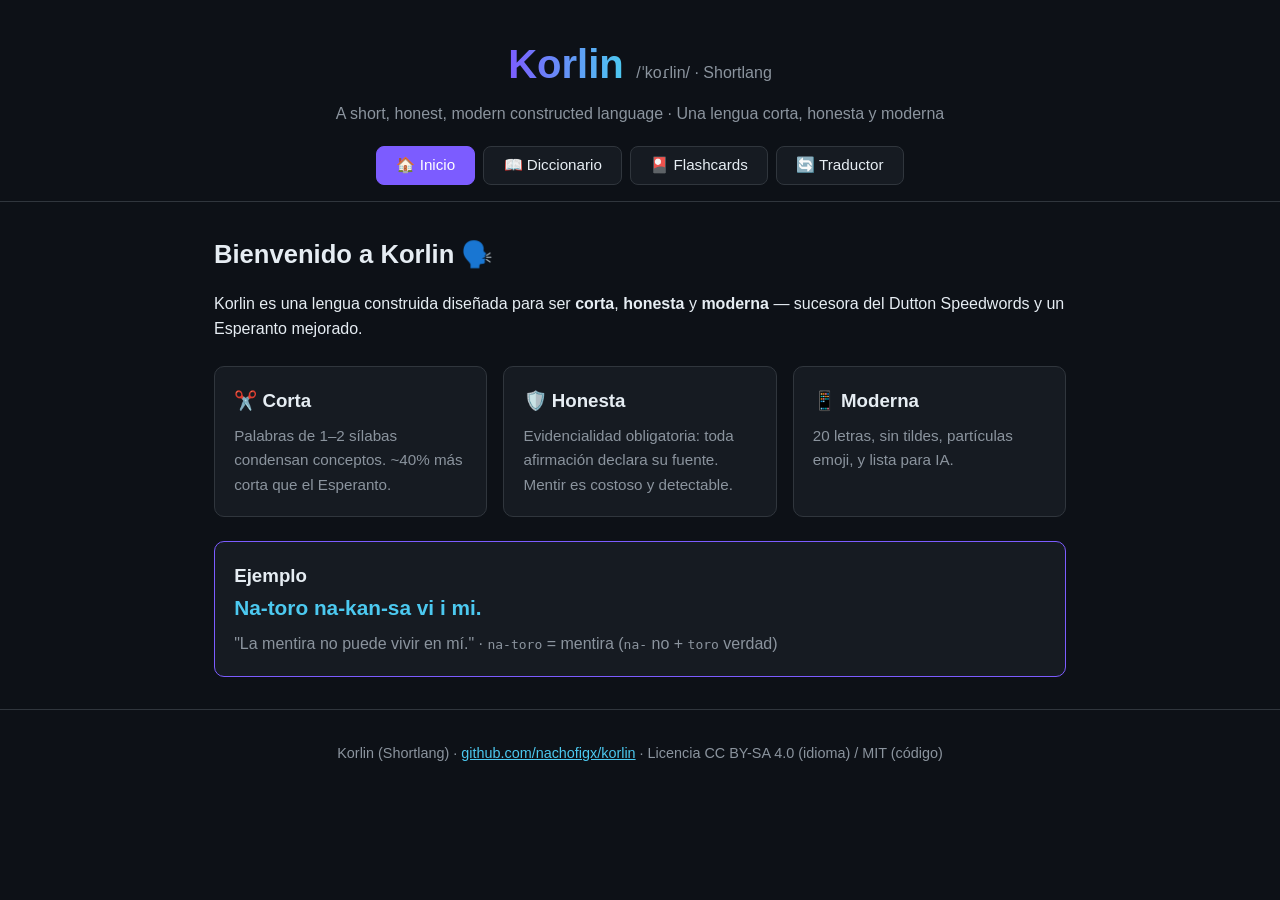
==== index.html @ 072ec226 "feat: add interactive website (dictionary, flashcards, word-by-word translator)" ====
<!DOCTYPE html>
<html lang="es">
<head>
  <meta charset="UTF-8">
  <meta name="viewport" content="width=device-width, initial-scale=1.0">
  <title>Korlin (Shortlang) — Lengua construida</title>
  <link rel="stylesheet" href="style.css">
</head>
<body>
  <header>
    <div class="brand">
      <h1>Korlin</h1>
      <span class="sub">/ˈkoɾlin/ · Shortlang</span>
    </div>
    <p class="tagline">A short, honest, modern constructed language · Una lengua corta, honesta y moderna</p>
    <nav>
      <button class="tab active" data-tab="inicio">🏠 Inicio</button>
      <button class="tab" data-tab="diccionario">📖 Diccionario</button>
      <button class="tab" data-tab="flashcards">🎴 Flashcards</button>
      <button class="tab" data-tab="traductor">🔄 Traductor</button>
    </nav>
  </header>

  <main>
    <!-- INICIO -->
    <section id="inicio" class="panel active">
      <h2>Bienvenido a Korlin 🗣️</h2>
      <p>Korlin es una lengua construida diseñada para ser <strong>corta</strong>, <strong>honesta</strong> y <strong>moderna</strong> — sucesora del Dutton Speedwords y un Esperanto mejorado.</p>
      <div class="cards">
        <div class="card">
          <h3>✂️ Corta</h3>
          <p>Palabras de 1–2 sílabas condensan conceptos. ~40% más corta que el Esperanto.</p>
        </div>
        <div class="card">
          <h3>🛡️ Honesta</h3>
          <p>Evidencialidad obligatoria: toda afirmación declara su fuente. Mentir es costoso y detectable.</p>
        </div>
        <div class="card">
          <h3>📱 Moderna</h3>
          <p>20 letras, sin tildes, partículas emoji, y lista para IA.</p>
        </div>
      </div>
      <div class="example">
        <h3>Ejemplo</h3>
        <p class="korlin">Na-toro na-kan-sa vi i mi.</p>
        <p class="gloss">"La mentira no puede vivir en mí." · <code>na-toro</code> = mentira (<code>na-</code> no + <code>toro</code> verdad)</p>
      </div>
    </section>

    <!-- DICCIONARIO -->
    <section id="diccionario" class="panel">
      <h2>Diccionario 📖</h2>
      <input type="text" id="busqueda" placeholder="Busca en Korlin, español o inglés… (ej: go, comer, water)">
      <p id="resultado-count"></p>
      <div id="resultados" class="resultados"></div>
    </section>

    <!-- FLASHCARDS -->
    <section id="flashcards" class="panel">
      <h2>Flashcards 🎴</h2>
      <p>Adivina el significado. Haz clic en la tarjeta para revelar.</p>
      <div id="flashcard" class="flashcard" onclick="revelar()">
        <p id="flash-palabra" class="korlin"></p>
        <p id="flash-significado" class="hidden"></p>
      </div>
      <div class="flash-buttons">
        <button onclick="siguiente('no')">🙈 No la sabía</button>
        <button onclick="siguiente('si')">✅ La sabía</button>
      </div>
      <p id="flash-score">Aciertos: 0 / 0</p>
    </section>

    <!-- TRADUCTOR -->
    <section id="traductor" class="panel">
      <h2>Traductor (palabra por palabra) 🔄</h2>
      <p>Traduce Korlin → Español / Inglés palabra por palabra (demo).</p>
      <textarea id="texto-origen" placeholder="Escribe en Korlin… ej: mi go a le ho"></textarea>
      <div class="traductor-controles">
        <button onclick="traducir('es')">→ Español</button>
        <button onclick="traducir('en')">→ English</button>
      </div>
      <div id="traduccion" class="traduccion"></div>
    </section>
  </main>

  <footer>
    <p>Korlin (Shortlang) · <a href="https://github.com/nachofigx/korlin" target="_blank">github.com/nachofigx/korlin</a> · Licencia CC BY-SA 4.0 (idioma) / MIT (código)</p>
  </footer>

  <script src="lexico.js"></script>
  <script src="app.js"></script>
</body>
</html>
---- style.css ----
:root {
  --bg: #0d1117;
  --bg2: #161b22;
  --border: #30363d;
  --text: #e6edf3;
  --muted: #8b949e;
  --accent: #7c5cff;
  --accent2: #4cc9f0;
  --good: #3fb950;
  --bad: #f85149;
}

* { box-sizing: border-box; margin: 0; padding: 0; }

body {
  font-family: -apple-system, BlinkMacSystemFont, "Segoe UI", Roboto, Helvetica, Arial, sans-serif;
  background: var(--bg);
  color: var(--text);
  min-height: 100vh;
  line-height: 1.6;
}

header {
  padding: 2rem 1.5rem 1rem;
  border-bottom: 1px solid var(--border);
  text-align: center;
}

.brand h1 {
  font-size: 2.5rem;
  display: inline;
  background: linear-gradient(90deg, var(--accent), var(--accent2));
  -webkit-background-clip: text;
  background-clip: text;
  -webkit-text-fill-color: transparent;
}

.sub { color: var(--muted); font-size: 1rem; margin-left: 0.5rem; }

.tagline { color: var(--muted); margin-top: 0.3rem; }

nav {
  display: flex;
  justify-content: center;
  gap: 0.5rem;
  margin-top: 1.2rem;
  flex-wrap: wrap;
}

.tab {
  background: var(--bg2);
  border: 1px solid var(--border);
  color: var(--text);
  padding: 0.6rem 1.2rem;
  border-radius: 8px;
  cursor: pointer;
  font-size: 0.95rem;
  transition: 0.15s;
}

.tab:hover { border-color: var(--accent); }
.tab.active { background: var(--accent); border-color: var(--accent); color: #fff; }

main {
  max-width: 900px;
  margin: 2rem auto;
  padding: 0 1.5rem;
}

.panel { display: none; }
.panel.active { display: block; animation: fade 0.2s; }
@keyframes fade { from { opacity: 0; transform: translateY(6px); } to { opacity: 1; } }

h2 { margin-bottom: 1rem; font-size: 1.6rem; }

.cards { display: grid; grid-template-columns: repeat(auto-fit, minmax(220px, 1fr)); gap: 1rem; margin: 1.5rem 0; }
.card { background: var(--bg2); border: 1px solid var(--border); border-radius: 10px; padding: 1.2rem; }
.card h3 { margin-bottom: 0.5rem; }
.card p { color: var(--muted); font-size: 0.95rem; }

.example { background: var(--bg2); border: 1px solid var(--accent); border-radius: 10px; padding: 1.2rem; margin-top: 1rem; }
.korlin { color: var(--accent2); font-weight: 600; font-size: 1.3rem; }
.gloss { color: var(--muted); margin-top: 0.4rem; }

input[type="text"], textarea {
  width: 100%;
  background: var(--bg2);
  border: 1px solid var(--border);
  color: var(--text);
  padding: 0.8rem;
  border-radius: 8px;
  font-size: 1rem;
  margin-bottom: 1rem;
}

input[type="text"]:focus, textarea:focus { outline: none; border-color: var(--accent); }

textarea { min-height: 80px; resize: vertical; }

.resultados { display: flex; flex-direction: column; gap: 0.5rem; }

.item {
  background: var(--bg2);
  border: 1px solid var(--border);
  border-radius: 8px;
  padding: 0.8rem 1rem;
  display: flex;
  justify-content: space-between;
  align-items: center;
  gap: 1rem;
}
.item .f { color: var(--accent2); font-weight: 600; font-size: 1.1rem; }
.item .t { color: var(--muted); text-align: right; }
.item .cat { color: var(--accent); font-size: 0.8rem; }

#resultado-count { color: var(--muted); font-size: 0.9rem; margin-bottom: 0.5rem; }

.flashcard {
  background: var(--bg2);
  border: 2px solid var(--accent);
  border-radius: 14px;
  padding: 3rem 2rem;
  text-align: center;
  cursor: pointer;
  min-height: 160px;
  display: flex;
  flex-direction: column;
  justify-content: center;
  gap: 0.8rem;
  transition: 0.15s;
}
.flashcard:hover { border-color: var(--accent2); }
.hidden { display: none; }

.flash-buttons { display: flex; gap: 0.8rem; margin-top: 1rem; justify-content: center; }
.flash-buttons button {
  background: var(--bg2);
  border: 1px solid var(--border);
  color: var(--text);
  padding: 0.7rem 1.4rem;
  border-radius: 8px;
  cursor: pointer;
  font-size: 1rem;
}
.flash-buttons button:hover { border-color: var(--accent); }
#flash-score { text-align: center; color: var(--muted); margin-top: 0.8rem; }

.traductor-controles { display: flex; gap: 0.8rem; margin-bottom: 1rem; }
.traductor-controles button {
  background: var(--accent);
  border: none;
  color: #fff;
  padding: 0.7rem 1.4rem;
  border-radius: 8px;
  cursor: pointer;
  font-size: 1rem;
}
.traduccion { background: var(--bg2); border: 1px solid var(--border); border-radius: 8px; padding: 1rem; min-height: 50px; }

footer {
  text-align: center;
  padding: 2rem;
  color: var(--muted);
  font-size: 0.9rem;
  border-top: 1px solid var(--border);
}
footer a { color: var(--accent2); }
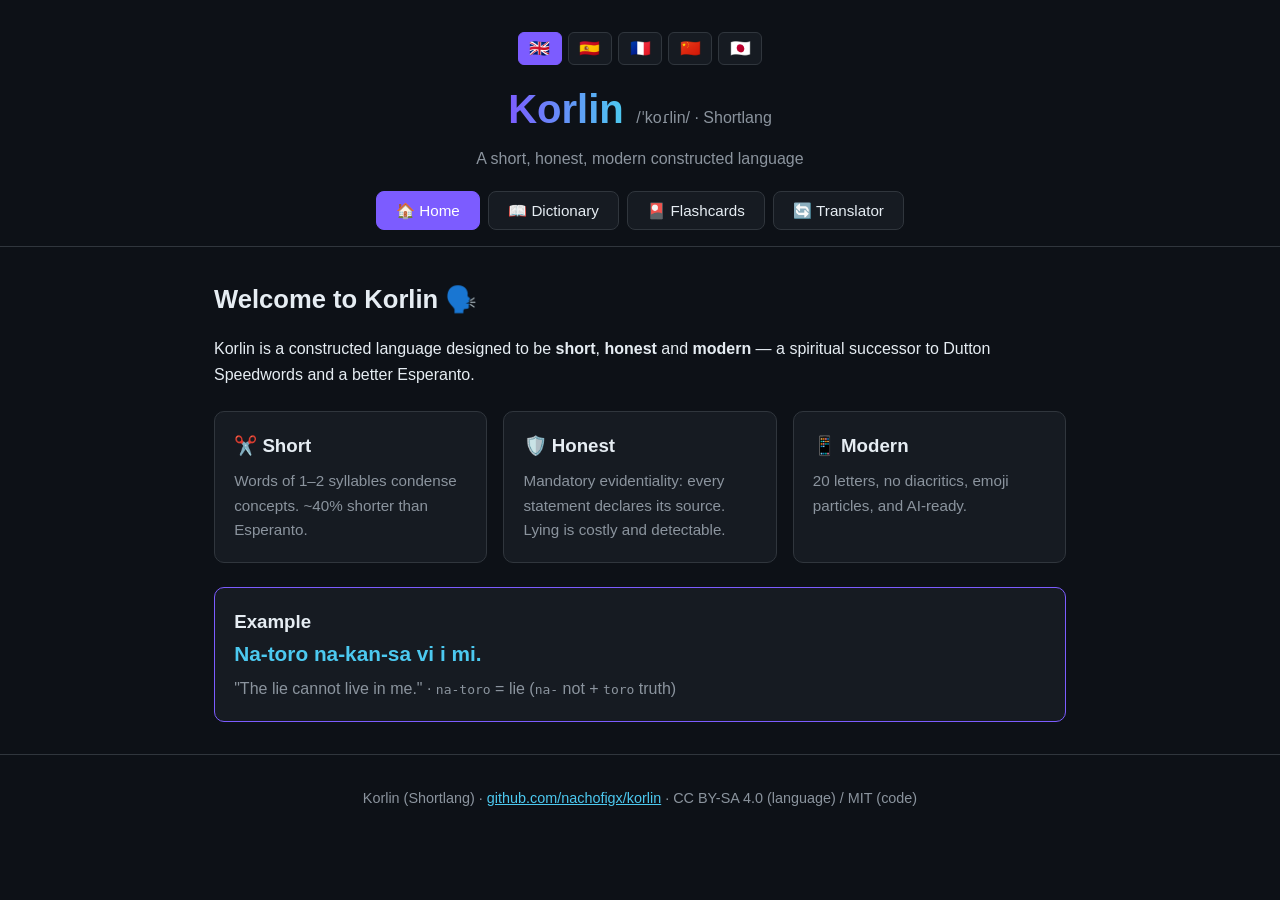
==== commit 42f253c3: "feat: English-primary website with 5-language selector (ES/EN/FR/ZH/JA)" ====
--- a/index.html
+++ b/index.html
@@ -1,90 +1,96 @@
 <!DOCTYPE html>
-<html lang="es">
+<html lang="en">
 <head>
   <meta charset="UTF-8">
   <meta name="viewport" content="width=device-width, initial-scale=1.0">
-  <title>Korlin (Shortlang) — Lengua construida</title>
+  <title>Korlin (Shortlang) — Constructed Language</title>
   <link rel="stylesheet" href="style.css">
 </head>
 <body>
   <header>
+    <div class="lang-selector">
+      <button class="lang active" data-lang="en" title="English">🇬🇧</button>
+      <button class="lang" data-lang="es" title="Español">🇪🇸</button>
+      <button class="lang" data-lang="fr" title="Français">🇫🇷</button>
+      <button class="lang" data-lang="zh" title="中文">🇨🇳</button>
+      <button class="lang" data-lang="ja" title="日本語">🇯🇵</button>
+    </div>
     <div class="brand">
       <h1>Korlin</h1>
       <span class="sub">/ˈkoɾlin/ · Shortlang</span>
     </div>
-    <p class="tagline">A short, honest, modern constructed language · Una lengua corta, honesta y moderna</p>
+    <p class="tagline" data-i18n="tagline">A short, honest, modern constructed language</p>
     <nav>
-      <button class="tab active" data-tab="inicio">🏠 Inicio</button>
-      <button class="tab" data-tab="diccionario">📖 Diccionario</button>
-      <button class="tab" data-tab="flashcards">🎴 Flashcards</button>
-      <button class="tab" data-tab="traductor">🔄 Traductor</button>
+      <button class="tab active" data-tab="inicio" data-i18n="tab_inicio">🏠 Home</button>
+      <button class="tab" data-tab="diccionario" data-i18n="tab_diccionario">📖 Dictionary</button>
+      <button class="tab" data-tab="flashcards" data-i18n="tab_flashcards">🎴 Flashcards</button>
+      <button class="tab" data-tab="traductor" data-i18n="tab_traductor">🔄 Translator</button>
     </nav>
   </header>
 
   <main>
-    <!-- INICIO -->
+    <!-- HOME -->
     <section id="inicio" class="panel active">
-      <h2>Bienvenido a Korlin 🗣️</h2>
-      <p>Korlin es una lengua construida diseñada para ser <strong>corta</strong>, <strong>honesta</strong> y <strong>moderna</strong> — sucesora del Dutton Speedwords y un Esperanto mejorado.</p>
+      <h2 data-i18n="inicio_titulo">Welcome to Korlin 🗣️</h2>
+      <p data-i18n="inicio_desc">Korlin is a constructed language designed to be <strong>short</strong>, <strong>honest</strong> and <strong>modern</strong> — a spiritual successor to Dutton Speedwords and a better Esperanto.</p>
       <div class="cards">
         <div class="card">
-          <h3>✂️ Corta</h3>
-          <p>Palabras de 1–2 sílabas condensan conceptos. ~40% más corta que el Esperanto.</p>
+          <h3 data-i18n="card_corta_t">✂️ Short</h3>
+          <p data-i18n="card_corta_d">Words of 1–2 syllables condense concepts. ~40% shorter than Esperanto.</p>
         </div>
         <div class="card">
-          <h3>🛡️ Honesta</h3>
-          <p>Evidencialidad obligatoria: toda afirmación declara su fuente. Mentir es costoso y detectable.</p>
+          <h3 data-i18n="card_honesta_t">🛡️ Honest</h3>
+          <p data-i18n="card_honesta_d">Mandatory evidentiality: every statement declares its source. Lying is costly and detectable.</p>
         </div>
         <div class="card">
-          <h3>📱 Moderna</h3>
-          <p>20 letras, sin tildes, partículas emoji, y lista para IA.</p>
+          <h3 data-i18n="card_moderna_t">📱 Modern</h3>
+          <p data-i18n="card_moderna_d">20 letters, no diacritics, emoji particles, and AI-ready.</p>
         </div>
       </div>
       <div class="example">
-        <h3>Ejemplo</h3>
+        <h3 data-i18n="ejemplo_titulo">Example</h3>
         <p class="korlin">Na-toro na-kan-sa vi i mi.</p>
-        <p class="gloss">"La mentira no puede vivir en mí." · <code>na-toro</code> = mentira (<code>na-</code> no + <code>toro</code> verdad)</p>
+        <p class="gloss" data-i18n="ejemplo_gloss">"The lie cannot live in me." · <code>na-toro</code> = lie (<code>na-</code> not + <code>toro</code> truth)</p>
       </div>
     </section>
 
-    <!-- DICCIONARIO -->
+    <!-- DICTIONARY -->
     <section id="diccionario" class="panel">
-      <h2>Diccionario 📖</h2>
-      <input type="text" id="busqueda" placeholder="Busca en Korlin, español o inglés… (ej: go, comer, water)">
+      <h2 data-i18n="diccionario_titulo">Dictionary 📖</h2>
+      <input type="text" id="busqueda" data-i18n-ph="busqueda_ph" placeholder="Search in Korlin, Spanish or English… (e.g. go, comer, water)">
       <p id="resultado-count"></p>
       <div id="resultados" class="resultados"></div>
     </section>
 
     <!-- FLASHCARDS -->
     <section id="flashcards" class="panel">
-      <h2>Flashcards 🎴</h2>
-      <p>Adivina el significado. Haz clic en la tarjeta para revelar.</p>
+      <h2 data-i18n="flashcards_titulo">Flashcards 🎴</h2>
+      <p data-i18n="flashcards_desc">Guess the meaning. Click the card to reveal.</p>
       <div id="flashcard" class="flashcard" onclick="revelar()">
         <p id="flash-palabra" class="korlin"></p>
         <p id="flash-significado" class="hidden"></p>
       </div>
       <div class="flash-buttons">
-        <button onclick="siguiente('no')">🙈 No la sabía</button>
-        <button onclick="siguiente('si')">✅ La sabía</button>
+        <button data-i18n="flash_no" onclick="siguiente('no')">🙈 Didn't know it</button>
+        <button data-i18n="flash_si" onclick="siguiente('si')">✅ Knew it</button>
       </div>
-      <p id="flash-score">Aciertos: 0 / 0</p>
+      <p id="flash-score"></p>
     </section>
 
-    <!-- TRADUCTOR -->
+    <!-- TRANSLATOR -->
     <section id="traductor" class="panel">
-      <h2>Traductor (palabra por palabra) 🔄</h2>
-      <p>Traduce Korlin → Español / Inglés palabra por palabra (demo).</p>
-      <textarea id="texto-origen" placeholder="Escribe en Korlin… ej: mi go a le ho"></textarea>
+      <h2 data-i18n="traductor_titulo">Translator (word by word) 🔄</h2>
+      <p data-i18n="traductor_desc">Translates Korlin → selected language, word by word (demo).</p>
+      <textarea id="texto-origen" data-i18n-ph="traductor_ph" placeholder="Type in Korlin… e.g. mi go a le ho"></textarea>
       <div class="traductor-controles">
-        <button onclick="traducir('es')">→ Español</button>
-        <button onclick="traducir('en')">→ English</button>
+        <button onclick="traducir()" data-i18n="btn_traducir">Translate →</button>
       </div>
       <div id="traduccion" class="traduccion"></div>
     </section>
   </main>
 
   <footer>
-    <p>Korlin (Shortlang) · <a href="https://github.com/nachofigx/korlin" target="_blank">github.com/nachofigx/korlin</a> · Licencia CC BY-SA 4.0 (idioma) / MIT (código)</p>
+    <p>Korlin (Shortlang) · <a href="https://github.com/nachofigx/korlin" target="_blank">github.com/nachofigx/korlin</a> · CC BY-SA 4.0 (language) / MIT (code)</p>
   </footer>
 
   <script src="lexico.js"></script>
--- a/style.css
+++ b/style.css
@@ -165,3 +165,22 @@
   border-top: 1px solid var(--border);
 }
 footer a { color: var(--accent2); }
+
+/* Language selector */
+.lang-selector {
+  display: flex;
+  justify-content: center;
+  gap: 0.4rem;
+  margin-bottom: 0.8rem;
+}
+.lang {
+  background: var(--bg2);
+  border: 1px solid var(--border);
+  border-radius: 6px;
+  padding: 0.3rem 0.65rem;
+  cursor: pointer;
+  font-size: 1.05rem;
+  transition: 0.15s;
+}
+.lang:hover { border-color: var(--accent); }
+.lang.active { border-color: var(--accent); background: var(--accent); }
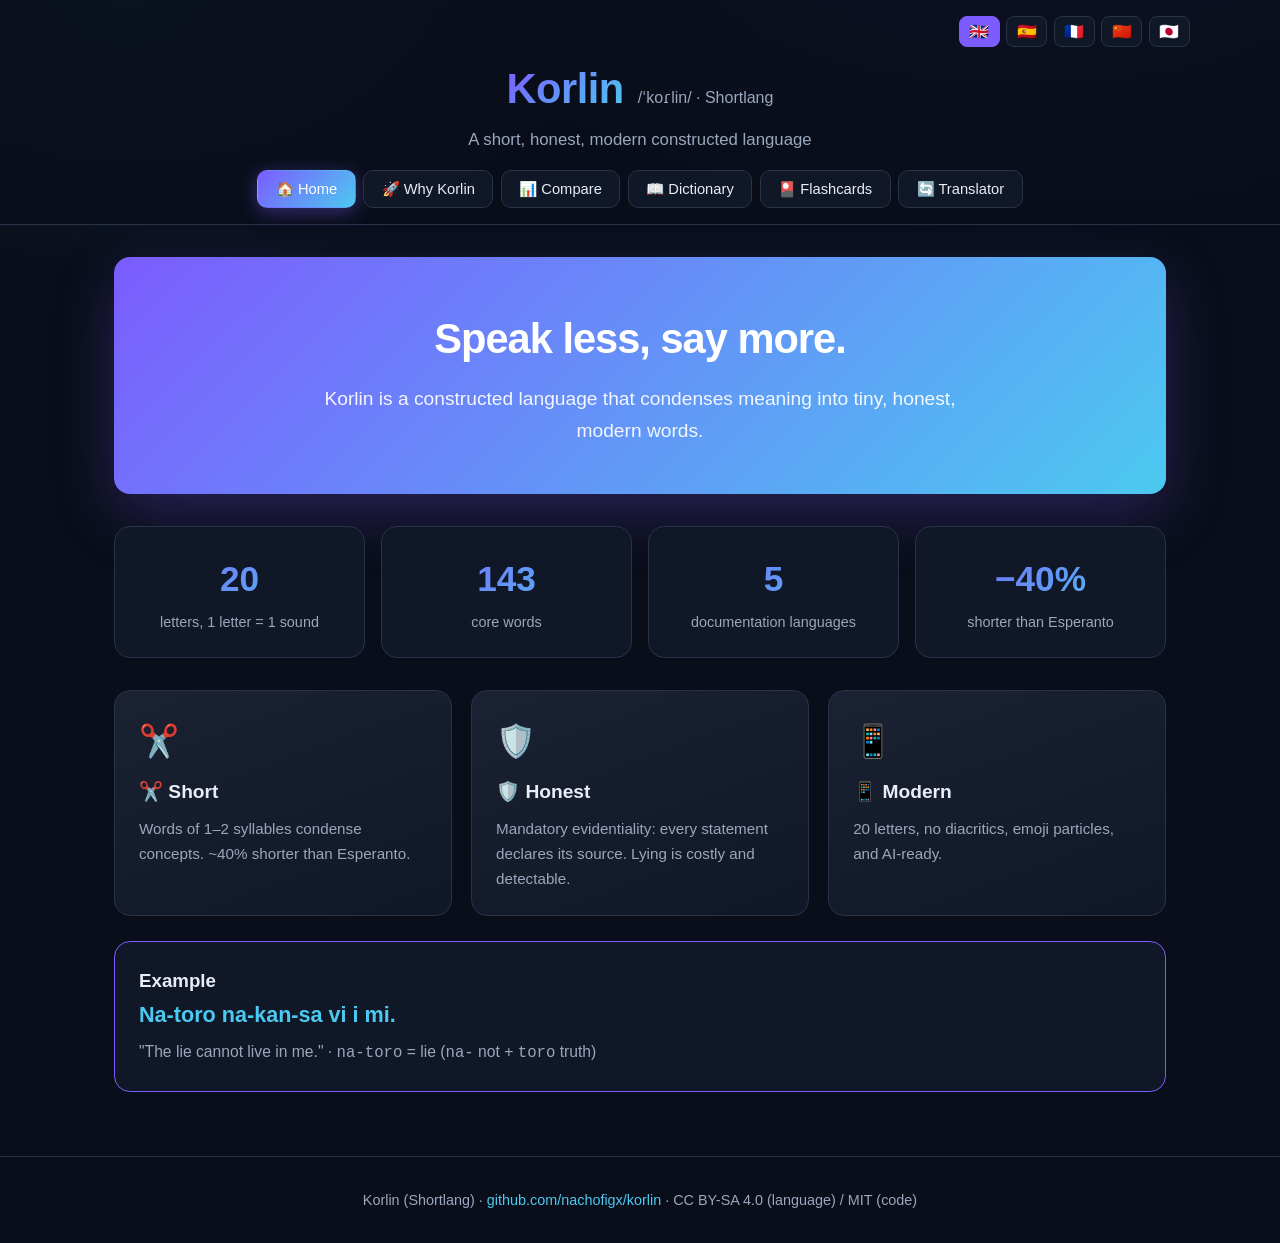
==== commit 3cb67fa7: "feat: modern website redesign — hero, stats, comparisons (Esperanto/Dutton/length), youth/AI/adoptio" ====
--- a/index.html
+++ b/index.html
@@ -22,6 +22,8 @@
     <p class="tagline" data-i18n="tagline">A short, honest, modern constructed language</p>
     <nav>
       <button class="tab active" data-tab="inicio" data-i18n="tab_inicio">🏠 Home</button>
+      <button class="tab" data-tab="why" data-i18n="tab_why">🚀 Why Korlin</button>
+      <button class="tab" data-tab="compare" data-i18n="tab_compare">📊 Compare</button>
       <button class="tab" data-tab="diccionario" data-i18n="tab_diccionario">📖 Dictionary</button>
       <button class="tab" data-tab="flashcards" data-i18n="tab_flashcards">🎴 Flashcards</button>
       <button class="tab" data-tab="traductor" data-i18n="tab_traductor">🔄 Translator</button>
@@ -29,24 +31,38 @@
   </header>
 
   <main>
-    <!-- HOME -->
+    <!-- ============ HOME ============ -->
     <section id="inicio" class="panel active">
-      <h2 data-i18n="inicio_titulo">Welcome to Korlin 🗣️</h2>
-      <p data-i18n="inicio_desc">Korlin is a constructed language designed to be <strong>short</strong>, <strong>honest</strong> and <strong>modern</strong> — a spiritual successor to Dutton Speedwords and a better Esperanto.</p>
+      <div class="hero">
+        <h2 data-i18n="hero_titulo">Speak less, say more.</h2>
+        <p data-i18n="hero_sub">Korlin is a constructed language that condenses meaning into tiny, honest, modern words.</p>
+      </div>
+
+      <div class="stats">
+        <div class="stat"><div class="num">20</div><div class="lbl" data-i18n="stat_letras">letters, 1 letter = 1 sound</div></div>
+        <div class="stat"><div class="num">143</div><div class="lbl" data-i18n="stat_palabras">core words</div></div>
+        <div class="stat"><div class="num">5</div><div class="lbl" data-i18n="stat_idiomas">documentation languages</div></div>
+        <div class="stat"><div class="num">−40%</div><div class="lbl" data-i18n="stat_corto">shorter than Esperanto</div></div>
+      </div>
+
       <div class="cards">
         <div class="card">
-          <h3 data-i18n="card_corta_t">✂️ Short</h3>
+          <div class="icon">✂️</div>
+          <h3 data-i18n="card_corta_t">Short</h3>
           <p data-i18n="card_corta_d">Words of 1–2 syllables condense concepts. ~40% shorter than Esperanto.</p>
         </div>
         <div class="card">
-          <h3 data-i18n="card_honesta_t">🛡️ Honest</h3>
+          <div class="icon">🛡️</div>
+          <h3 data-i18n="card_honesta_t">Honest</h3>
           <p data-i18n="card_honesta_d">Mandatory evidentiality: every statement declares its source. Lying is costly and detectable.</p>
         </div>
-        <div class="card">
-          <h3 data-i18n="card_moderna_t">📱 Modern</h3>
+        <div class="card warm">
+          <div class="icon">📱</div>
+          <h3 data-i18n="card_moderna_t">Modern</h3>
           <p data-i18n="card_moderna_d">20 letters, no diacritics, emoji particles, and AI-ready.</p>
         </div>
       </div>
+
       <div class="example">
         <h3 data-i18n="ejemplo_titulo">Example</h3>
         <p class="korlin">Na-toro na-kan-sa vi i mi.</p>
@@ -54,15 +70,102 @@
       </div>
     </section>
 
-    <!-- DICTIONARY -->
+    <!-- ============ WHY ============ -->
+    <section id="why" class="panel">
+      <h2 data-i18n="why_titulo">Why Korlin? 🚀</h2>
+      <p class="lead" data-i18n="why_desc">Built for a connected, digital, honest world.</p>
+
+      <div class="cards">
+        <div class="card warm">
+          <div class="icon">🧑‍🎤</div>
+          <h3 data-i18n="why_youth_t">Made for youth</h3>
+          <p data-i18n="why_youth_d">Informal, playful, emoji-native. Attitude particles express feelings with two letters that map to emojis.</p>
+        </div>
+        <div class="card">
+          <div class="icon">🤖</div>
+          <h3 data-i18n="why_ia_t">AI-ready</h3>
+          <p data-i18n="why_ia_d">Fewer tokens, deterministic parsing, mandatory evidentiality. Machines understand it efficiently.</p>
+        </div>
+        <div class="card">
+          <div class="icon">🌍</div>
+          <h3 data-i18n="why_adopt_t">Mass adoption</h3>
+          <p data-i18n="why_adopt_d">Total regularity, no exceptions, easy for Asian and African speakers. Learnable in days, not years.</p>
+        </div>
+        <div class="card warm">
+          <div class="icon">⚡</div>
+          <h3 data-i18n="why_modern_t">Super modern</h3>
+          <p data-i18n="why_modern_d">Digital-native: no diacritics, emoji-compatible, designed for chat, phones and AI agents.</p>
+        </div>
+      </div>
+
+      <h3 data-i18n="emoji_titulo">Attitude particles → emoji</h3>
+      <p data-i18n="emoji_desc">Two letters trigger the matching emoji on your phone keyboard.</p>
+      <div class="emoji-wall">
+        <div class="emoji-chip"><span class="em">❤️</span><span class="k">yo</span><span class="m" data-i18n="emo_yo">joy</span></div>
+        <div class="emoji-chip"><span class="em">😮</span><span class="k">we</span><span class="m" data-i18n="emo_we">surprise</span></div>
+        <div class="emoji-chip"><span class="em">🙃</span><span class="k">fi</span><span class="m" data-i18n="emo_fi">irony</span></div>
+        <div class="emoji-chip"><span class="em">😂</span><span class="k">ri</span><span class="m" data-i18n="emo_ri">laugh</span></div>
+        <div class="emoji-chip"><span class="em">😢</span><span class="k">hu</span><span class="m" data-i18n="emo_hu">sadness</span></div>
+        <div class="emoji-chip"><span class="em">😤</span><span class="k">bu</span><span class="m" data-i18n="emo_bu">anger</span></div>
+        <div class="emoji-chip"><span class="em">🥰</span><span class="k">la</span><span class="m" data-i18n="emo_la">love</span></div>
+        <div class="emoji-chip"><span class="em">🤢</span><span class="k">pu</span><span class="m" data-i18n="emo_pu">disgust</span></div>
+        <div class="emoji-chip"><span class="em">😨</span><span class="k">ni</span><span class="m" data-i18n="emo_ni">fear</span></div>
+      </div>
+    </section>
+
+    <!-- ============ COMPARE ============ -->
+    <section id="compare" class="panel">
+      <h2 data-i18n="compare_titulo">Comparisons 📊</h2>
+      <p class="lead" data-i18n="compare_desc">Korlin against its rivals and natural languages.</p>
+
+      <h3 data-i18n="vs_esp_titulo">Korlin vs Esperanto</h3>
+      <div class="table-wrap">
+        <table>
+          <tr><th data-i18n="th_feat">Feature</th><th>Korlin</th><th>Esperanto</th></tr>
+          <tr><td data-i18n="f_diacrit">Diacritics</td><td class="yes">0 ✓</td><td class="no">6 ✗</td></tr>
+          <tr><td data-i18n="f_acc">Accusative case (-n)</td><td class="yes">None ✓</td><td class="no">Yes ✗</td></tr>
+          <tr><td data-i18n="f_evid">Evidentiality (anti-lie)</td><td class="yes">Yes ✓</td><td class="no">No ✗</td></tr>
+          <tr><td data-i18n="f_emoji">Emoji particles</td><td class="yes">Yes ✓</td><td class="no">No ✗</td></tr>
+          <tr><td data-i18n="f_ia">AI-ready</td><td class="yes">Yes ✓</td><td class="no">No ✗</td></tr>
+          <tr><td data-i18n="f_len">Length (same text)</td><td class="yes">388 ch.</td><td class="no">660 ch.</td></tr>
+        </table>
+      </div>
+
+      <h3 data-i18n="vs_dut_titulo">Korlin vs Dutton Speedwords</h3>
+      <div class="table-wrap">
+        <table>
+          <tr><th data-i18n="th_feat">Feature</th><th>Korlin</th><th>Dutton</th></tr>
+          <tr><td data-i18n="f_pron">Pronounceable</td><td class="yes">Yes ✓</td><td class="no">No ✗</td></tr>
+          <tr><td data-i18n="f_reg">Fully regular</td><td class="yes">Yes ✓</td><td class="no">No ✗</td></tr>
+          <tr><td data-i18n="f_tech">Technical vocabulary</td><td class="yes">Yes ✓</td><td class="no">No ✗</td></tr>
+          <tr><td data-i18n="f_evid">Evidentiality</td><td class="yes">Yes ✓</td><td class="no">No ✗</td></tr>
+          <tr><td data-i18n="f_len">Length (same text)</td><td class="yes">388 ch.</td><td class="no">338 ch.</td></tr>
+        </table>
+      </div>
+
+      <h3 data-i18n="len_titulo">Length: one sentence in several languages</h3>
+      <p class="lead" data-i18n="len_desc">"The lie cannot live in me" — characters per language.</p>
+      <div class="bar-row"><div class="bar-label"><span>Korlin</span><span class="n">26</span></div><div class="bar"><div class="fill korlin" style="width:68%"></div></div></div>
+      <div class="bar-row"><div class="bar-label"><span>Dutton (style)</span><span class="n">21</span></div><div class="bar"><div class="fill other" style="width:55%"></div></div></div>
+      <div class="bar-row"><div class="bar-label"><span>English</span><span class="n">26</span></div><div class="bar"><div class="fill other" style="width:68%"></div></div></div>
+      <div class="bar-row"><div class="bar-label"><span>Esperanto</span><span class="n">31</span></div><div class="bar"><div class="fill other" style="width:82%"></div></div></div>
+      <div class="bar-row"><div class="bar-label"><span>Spanish</span><span class="n">32</span></div><div class="bar"><div class="fill other" style="width:84%"></div></div></div>
+      <div class="bar-row"><div class="bar-label"><span>German</span><span class="n">33</span></div><div class="bar"><div class="fill other" style="width:87%"></div></div></div>
+      <div class="bar-row"><div class="bar-label"><span>French</span><span class="n">37</span></div><div class="bar"><div class="fill other" style="width:97%"></div></div></div>
+      <div class="bar-row"><div class="bar-label"><span>Japanese (romaji)</span><span class="n">37</span></div><div class="bar"><div class="fill other" style="width:97%"></div></div></div>
+      <div class="bar-row"><div class="bar-label"><span>Chinese (pinyin)</span><span class="n">38</span></div><div class="bar"><div class="fill other" style="width:100%"></div></div></div>
+      <p class="gloss" data-i18n="len_nota">On a longer text, Korlin saves ~44% characters vs Spanish, ~36% vs English, ~31% vs Japanese.</p>
+    </section>
+
+    <!-- ============ DICTIONARY ============ -->
     <section id="diccionario" class="panel">
       <h2 data-i18n="diccionario_titulo">Dictionary 📖</h2>
-      <input type="text" id="busqueda" data-i18n-ph="busqueda_ph" placeholder="Search in Korlin, Spanish or English… (e.g. go, comer, water)">
+      <input type="text" id="busqueda" data-i18n-ph="busqueda_ph" placeholder="Search in Korlin, Spanish or English…">
       <p id="resultado-count"></p>
       <div id="resultados" class="resultados"></div>
     </section>
 
-    <!-- FLASHCARDS -->
+    <!-- ============ FLASHCARDS ============ -->
     <section id="flashcards" class="panel">
       <h2 data-i18n="flashcards_titulo">Flashcards 🎴</h2>
       <p data-i18n="flashcards_desc">Guess the meaning. Click the card to reveal.</p>
@@ -77,7 +180,7 @@
       <p id="flash-score"></p>
     </section>
 
-    <!-- TRANSLATOR -->
+    <!-- ============ TRANSLATOR ============ -->
     <section id="traductor" class="panel">
       <h2 data-i18n="traductor_titulo">Translator (word by word) 🔄</h2>
       <p data-i18n="traductor_desc">Translates Korlin → selected language, word by word (demo).</p>
--- a/style.css
+++ b/style.css
@@ -1,162 +1,345 @@
 :root {
-  --bg: #0d1117;
-  --bg2: #161b22;
-  --border: #30363d;
-  --text: #e6edf3;
-  --muted: #8b949e;
+  --bg: #0a0e1a;
+  --bg2: #101726;
+  --bg3: #1a2233;
+  --border: #2a3248;
+  --text: #e8edf7;
+  --muted: #9aa7bd;
   --accent: #7c5cff;
   --accent2: #4cc9f0;
+  --pink: #ff6b9d;
   --good: #3fb950;
   --bad: #f85149;
+  --gold: #f0b429;
+  --grad: linear-gradient(135deg, #7c5cff 0%, #4cc9f0 100%);
+  --grad-warm: linear-gradient(135deg, #ff6b9d 0%, #f0b429 100%);
+  --radius: 16px;
 }
 
 * { box-sizing: border-box; margin: 0; padding: 0; }
+
+html { scroll-behavior: smooth; }
 
 body {
   font-family: -apple-system, BlinkMacSystemFont, "Segoe UI", Roboto, Helvetica, Arial, sans-serif;
   background: var(--bg);
+  background-image:
+    radial-gradient(1200px 600px at 80% -10%, rgba(124, 92, 255, 0.18), transparent 60%),
+    radial-gradient(900px 500px at 10% 0%, rgba(76, 201, 240, 0.12), transparent 55%);
   color: var(--text);
   min-height: 100vh;
-  line-height: 1.6;
-}
-
+  line-height: 1.65;
+  -webkit-font-smoothing: antialiased;
+}
+
+/* ===== Header ===== */
 header {
-  padding: 2rem 1.5rem 1rem;
+  position: sticky;
+  top: 0;
+  z-index: 50;
+  background: rgba(10, 14, 26, 0.75);
+  backdrop-filter: blur(14px);
+  -webkit-backdrop-filter: blur(14px);
   border-bottom: 1px solid var(--border);
-  text-align: center;
-}
+  padding: 1rem 1.5rem;
+  text-align: center;
+}
+
+.lang-selector {
+  display: flex;
+  justify-content: flex-end;
+  gap: 0.4rem;
+  max-width: 1100px;
+  margin: 0 auto 0.5rem;
+}
+.lang {
+  background: var(--bg2);
+  border: 1px solid var(--border);
+  border-radius: 8px;
+  padding: 0.3rem 0.6rem;
+  cursor: pointer;
+  font-size: 1rem;
+  transition: 0.15s;
+}
+.lang:hover { border-color: var(--accent); transform: translateY(-1px); }
+.lang.active { border-color: var(--accent); background: var(--accent); }
 
 .brand h1 {
-  font-size: 2.5rem;
+  font-size: 2.6rem;
   display: inline;
-  background: linear-gradient(90deg, var(--accent), var(--accent2));
+  background: var(--grad);
   -webkit-background-clip: text;
   background-clip: text;
   -webkit-text-fill-color: transparent;
-}
-
-.sub { color: var(--muted); font-size: 1rem; margin-left: 0.5rem; }
-
-.tagline { color: var(--muted); margin-top: 0.3rem; }
+  letter-spacing: -0.5px;
+}
+.sub { color: var(--muted); font-size: 1rem; margin-left: 0.6rem; }
+.tagline { color: var(--muted); margin-top: 0.2rem; font-size: 1.05rem; }
 
 nav {
   display: flex;
   justify-content: center;
+  gap: 0.45rem;
+  margin-top: 1rem;
+  flex-wrap: wrap;
+}
+.tab {
+  background: var(--bg2);
+  border: 1px solid var(--border);
+  color: var(--text);
+  padding: 0.55rem 1.1rem;
+  border-radius: 10px;
+  cursor: pointer;
+  font-size: 0.92rem;
+  transition: 0.15s;
+  white-space: nowrap;
+}
+.tab:hover { border-color: var(--accent); transform: translateY(-1px); }
+.tab.active { background: var(--grad); border-color: transparent; color: #fff; box-shadow: 0 4px 18px rgba(124, 92, 255, 0.4); }
+
+/* ===== Main ===== */
+main { max-width: 1100px; margin: 2rem auto 4rem; padding: 0 1.5rem; }
+
+.panel { display: none; }
+.panel.active { display: block; animation: fade 0.3s; }
+@keyframes fade { from { opacity: 0; transform: translateY(10px); } to { opacity: 1; } }
+
+h2 { margin-bottom: 0.6rem; font-size: 1.9rem; letter-spacing: -0.3px; }
+.lead { color: var(--muted); font-size: 1.08rem; margin-bottom: 1.8rem; }
+
+/* ===== Hero ===== */
+.hero {
+  background: var(--grad);
+  border-radius: var(--radius);
+  padding: 3rem 2.5rem;
+  text-align: center;
+  margin-bottom: 2rem;
+  box-shadow: 0 20px 60px rgba(124, 92, 255, 0.25);
+}
+.hero h2 {
+  font-size: 2.6rem;
+  color: #fff;
+  margin-bottom: 0.6rem;
+  letter-spacing: -1px;
+}
+.hero p { color: rgba(255,255,255,0.92); font-size: 1.2rem; max-width: 640px; margin: 0 auto; }
+
+.stats {
+  display: grid;
+  grid-template-columns: repeat(auto-fit, minmax(150px, 1fr));
+  gap: 1rem;
+  margin: 2rem 0;
+}
+.stat {
+  background: var(--bg2);
+  border: 1px solid var(--border);
+  border-radius: var(--radius);
+  padding: 1.4rem 1rem;
+  text-align: center;
+}
+.stat .num {
+  font-size: 2.2rem;
+  font-weight: 700;
+  background: var(--grad);
+  -webkit-background-clip: text;
+  background-clip: text;
+  -webkit-text-fill-color: transparent;
+}
+.stat .lbl { color: var(--muted); font-size: 0.9rem; margin-top: 0.2rem; }
+
+/* ===== Cards ===== */
+.cards {
+  display: grid;
+  grid-template-columns: repeat(auto-fit, minmax(230px, 1fr));
+  gap: 1.2rem;
+  margin: 1.6rem 0;
+}
+.card {
+  background: linear-gradient(160deg, var(--bg3), var(--bg2));
+  border: 1px solid var(--border);
+  border-radius: var(--radius);
+  padding: 1.5rem;
+  transition: 0.2s;
+  position: relative;
+  overflow: hidden;
+}
+.card::before {
+  content: "";
+  position: absolute;
+  top: 0; left: 0; right: 0;
+  height: 3px;
+  background: var(--grad);
+  opacity: 0;
+  transition: 0.2s;
+}
+.card:hover { transform: translateY(-4px); border-color: var(--accent); box-shadow: 0 12px 30px rgba(0,0,0,0.35); }
+.card:hover::before { opacity: 1; }
+.card .icon { font-size: 2rem; margin-bottom: 0.5rem; }
+.card h3 { margin-bottom: 0.5rem; font-size: 1.2rem; }
+.card p { color: var(--muted); font-size: 0.95rem; }
+
+.card.warm::before { background: var(--grad-warm); }
+
+/* ===== Badges ===== */
+.badge {
+  display: inline-block;
+  background: rgba(124, 92, 255, 0.15);
+  color: var(--accent2);
+  border: 1px solid rgba(124, 92, 255, 0.35);
+  border-radius: 999px;
+  padding: 0.2rem 0.7rem;
+  font-size: 0.8rem;
+  margin: 0.2rem;
+}
+
+/* ===== Example ===== */
+.example {
+  background: var(--bg2);
+  border: 1px solid var(--accent);
+  border-radius: var(--radius);
+  padding: 1.5rem;
+  margin-top: 1.5rem;
+}
+.korlin { color: var(--accent2); font-weight: 600; font-size: 1.35rem; }
+.gloss { color: var(--muted); margin-top: 0.4rem; font-size: 0.98rem; }
+
+/* ===== Emoji wall ===== */
+.emoji-wall { display: flex; flex-wrap: wrap; gap: 0.7rem; margin: 1.2rem 0; }
+.emoji-chip {
+  background: var(--bg2);
+  border: 1px solid var(--border);
+  border-radius: 12px;
+  padding: 0.6rem 0.9rem;
+  font-size: 1rem;
+  display: flex;
+  align-items: center;
   gap: 0.5rem;
-  margin-top: 1.2rem;
-  flex-wrap: wrap;
-}
-
-.tab {
-  background: var(--bg2);
-  border: 1px solid var(--border);
-  color: var(--text);
-  padding: 0.6rem 1.2rem;
+}
+.emoji-chip .em { font-size: 1.4rem; }
+.emoji-chip .k { color: var(--accent2); font-weight: 600; }
+.emoji-chip .m { color: var(--muted); font-size: 0.85rem; }
+
+/* ===== Tables ===== */
+.table-wrap { overflow-x: auto; margin: 1.2rem 0; }
+table {
+  width: 100%;
+  border-collapse: collapse;
+  background: var(--bg2);
+  border-radius: var(--radius);
+  overflow: hidden;
+  font-size: 0.95rem;
+}
+th, td { padding: 0.8rem 1rem; text-align: left; border-bottom: 1px solid var(--border); }
+th { background: var(--bg3); color: var(--muted); font-weight: 600; font-size: 0.85rem; text-transform: uppercase; letter-spacing: 0.5px; }
+td.yes { color: var(--good); font-weight: 600; }
+td.no { color: var(--bad); }
+tr:last-child td { border-bottom: none; }
+
+/* ===== Comparison bars ===== */
+.bar-row { margin: 0.9rem 0; }
+.bar-label {
+  display: flex;
+  justify-content: space-between;
+  font-size: 0.92rem;
+  margin-bottom: 0.3rem;
+}
+.bar-label .n { color: var(--muted); }
+.bar {
+  height: 22px;
+  background: var(--bg3);
   border-radius: 8px;
-  cursor: pointer;
-  font-size: 0.95rem;
-  transition: 0.15s;
-}
-
-.tab:hover { border-color: var(--accent); }
-.tab.active { background: var(--accent); border-color: var(--accent); color: #fff; }
-
-main {
-  max-width: 900px;
-  margin: 2rem auto;
-  padding: 0 1.5rem;
-}
-
-.panel { display: none; }
-.panel.active { display: block; animation: fade 0.2s; }
-@keyframes fade { from { opacity: 0; transform: translateY(6px); } to { opacity: 1; } }
-
-h2 { margin-bottom: 1rem; font-size: 1.6rem; }
-
-.cards { display: grid; grid-template-columns: repeat(auto-fit, minmax(220px, 1fr)); gap: 1rem; margin: 1.5rem 0; }
-.card { background: var(--bg2); border: 1px solid var(--border); border-radius: 10px; padding: 1.2rem; }
-.card h3 { margin-bottom: 0.5rem; }
-.card p { color: var(--muted); font-size: 0.95rem; }
-
-.example { background: var(--bg2); border: 1px solid var(--accent); border-radius: 10px; padding: 1.2rem; margin-top: 1rem; }
-.korlin { color: var(--accent2); font-weight: 600; font-size: 1.3rem; }
-.gloss { color: var(--muted); margin-top: 0.4rem; }
-
+  overflow: hidden;
+}
+.bar .fill {
+  height: 100%;
+  border-radius: 8px;
+  background: var(--grad);
+  transition: width 0.6s ease;
+}
+.bar .fill.korlin { background: var(--grad); box-shadow: 0 0 14px rgba(76,201,240,0.5); }
+.bar .fill.other { background: linear-gradient(90deg, #33405c, #4a5a7a); }
+
+/* ===== Inputs ===== */
 input[type="text"], textarea {
   width: 100%;
   background: var(--bg2);
   border: 1px solid var(--border);
   color: var(--text);
-  padding: 0.8rem;
-  border-radius: 8px;
+  padding: 0.85rem;
+  border-radius: 10px;
   font-size: 1rem;
   margin-bottom: 1rem;
-}
-
-input[type="text"]:focus, textarea:focus { outline: none; border-color: var(--accent); }
-
+  transition: 0.15s;
+}
+input[type="text"]:focus, textarea:focus { outline: none; border-color: var(--accent); box-shadow: 0 0 0 3px rgba(124,92,255,0.15); }
 textarea { min-height: 80px; resize: vertical; }
 
+/* ===== Dictionary ===== */
 .resultados { display: flex; flex-direction: column; gap: 0.5rem; }
-
 .item {
   background: var(--bg2);
   border: 1px solid var(--border);
-  border-radius: 8px;
+  border-radius: 10px;
   padding: 0.8rem 1rem;
   display: flex;
   justify-content: space-between;
   align-items: center;
   gap: 1rem;
-}
+  transition: 0.15s;
+}
+.item:hover { border-color: var(--accent); }
 .item .f { color: var(--accent2); font-weight: 600; font-size: 1.1rem; }
 .item .t { color: var(--muted); text-align: right; }
 .item .cat { color: var(--accent); font-size: 0.8rem; }
-
 #resultado-count { color: var(--muted); font-size: 0.9rem; margin-bottom: 0.5rem; }
 
+/* ===== Flashcards ===== */
 .flashcard {
-  background: var(--bg2);
+  background: linear-gradient(160deg, var(--bg3), var(--bg2));
   border: 2px solid var(--accent);
-  border-radius: 14px;
+  border-radius: var(--radius);
   padding: 3rem 2rem;
   text-align: center;
   cursor: pointer;
-  min-height: 160px;
+  min-height: 170px;
   display: flex;
   flex-direction: column;
   justify-content: center;
   gap: 0.8rem;
-  transition: 0.15s;
-}
-.flashcard:hover { border-color: var(--accent2); }
+  transition: 0.2s;
+}
+.flashcard:hover { border-color: var(--accent2); box-shadow: 0 12px 30px rgba(124,92,255,0.2); }
 .hidden { display: none; }
-
-.flash-buttons { display: flex; gap: 0.8rem; margin-top: 1rem; justify-content: center; }
+.flash-buttons { display: flex; gap: 0.8rem; margin-top: 1rem; justify-content: center; flex-wrap: wrap; }
 .flash-buttons button {
   background: var(--bg2);
   border: 1px solid var(--border);
   color: var(--text);
   padding: 0.7rem 1.4rem;
-  border-radius: 8px;
-  cursor: pointer;
-  font-size: 1rem;
+  border-radius: 10px;
+  cursor: pointer;
+  font-size: 1rem;
+  transition: 0.15s;
 }
 .flash-buttons button:hover { border-color: var(--accent); }
 #flash-score { text-align: center; color: var(--muted); margin-top: 0.8rem; }
 
+/* ===== Translator ===== */
 .traductor-controles { display: flex; gap: 0.8rem; margin-bottom: 1rem; }
 .traductor-controles button {
-  background: var(--accent);
+  background: var(--grad);
   border: none;
   color: #fff;
-  padding: 0.7rem 1.4rem;
-  border-radius: 8px;
-  cursor: pointer;
-  font-size: 1rem;
-}
-.traduccion { background: var(--bg2); border: 1px solid var(--border); border-radius: 8px; padding: 1rem; min-height: 50px; }
-
+  padding: 0.7rem 1.5rem;
+  border-radius: 10px;
+  cursor: pointer;
+  font-size: 1rem;
+  transition: 0.15s;
+}
+.traductor-controles button:hover { box-shadow: 0 6px 20px rgba(124,92,255,0.4); }
+.traduccion { background: var(--bg2); border: 1px solid var(--border); border-radius: 10px; padding: 1rem; min-height: 50px; }
+
+/* ===== Footer ===== */
 footer {
   text-align: center;
   padding: 2rem;
@@ -164,23 +347,11 @@
   font-size: 0.9rem;
   border-top: 1px solid var(--border);
 }
-footer a { color: var(--accent2); }
-
-/* Language selector */
-.lang-selector {
-  display: flex;
-  justify-content: center;
-  gap: 0.4rem;
-  margin-bottom: 0.8rem;
-}
-.lang {
-  background: var(--bg2);
-  border: 1px solid var(--border);
-  border-radius: 6px;
-  padding: 0.3rem 0.65rem;
-  cursor: pointer;
-  font-size: 1.05rem;
-  transition: 0.15s;
-}
-.lang:hover { border-color: var(--accent); }
-.lang.active { border-color: var(--accent); background: var(--accent); }
+footer a { color: var(--accent2); text-decoration: none; }
+footer a:hover { text-decoration: underline; }
+
+@media (max-width: 600px) {
+  .hero { padding: 2rem 1.2rem; }
+  .hero h2 { font-size: 2rem; }
+  .brand h1 { font-size: 2.1rem; }
+}
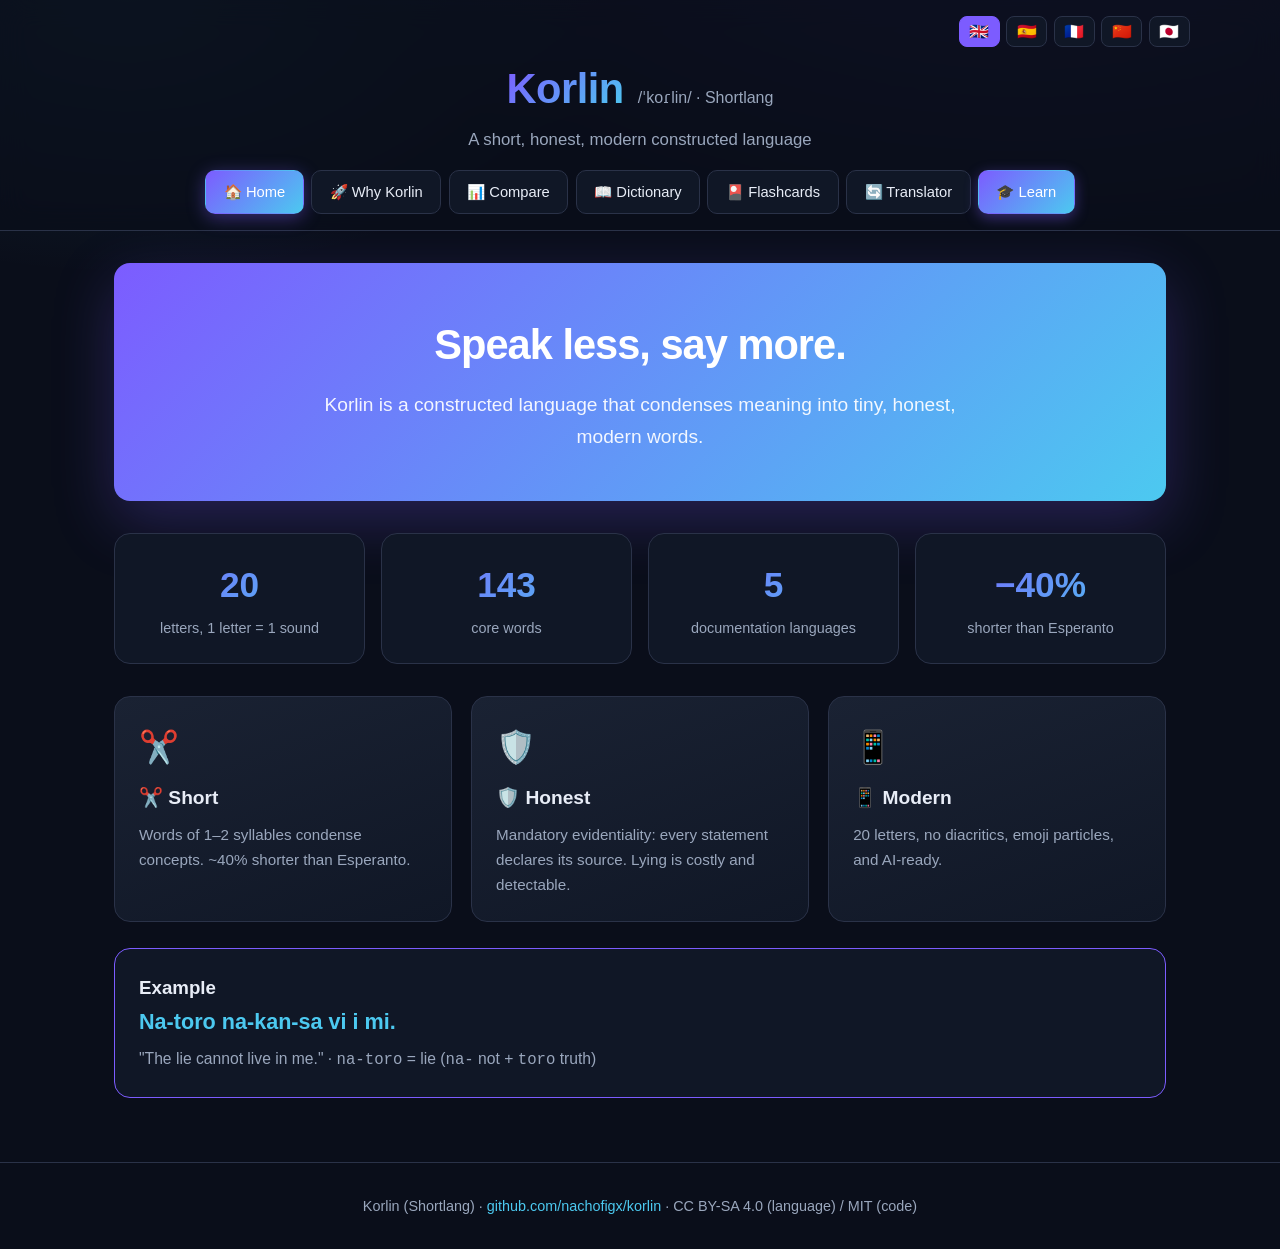
==== commit 403f32c8: "feat: link learning app from main website nav (Learn button)" ====
--- a/index.html
+++ b/index.html
@@ -27,6 +27,7 @@
       <button class="tab" data-tab="diccionario" data-i18n="tab_diccionario">📖 Dictionary</button>
       <button class="tab" data-tab="flashcards" data-i18n="tab_flashcards">🎴 Flashcards</button>
       <button class="tab" data-tab="traductor" data-i18n="tab_traductor">🔄 Translator</button>
+      <a class="tab learn-btn" href="learn.html" data-i18n="tab_aprender">🎓 Learn</a>
     </nav>
   </header>
 
--- a/style.css
+++ b/style.css
@@ -96,6 +96,11 @@
 }
 .tab:hover { border-color: var(--accent); transform: translateY(-1px); }
 .tab.active { background: var(--grad); border-color: transparent; color: #fff; box-shadow: 0 4px 18px rgba(124, 92, 255, 0.4); }
+.tab.learn-btn {
+  background: var(--grad); border-color: transparent; color: #fff;
+  box-shadow: 0 4px 14px rgba(124, 92, 255, 0.4); text-decoration: none;
+}
+.tab.learn-btn:hover { box-shadow: 0 6px 20px rgba(124, 92, 255, 0.55); }
 
 /* ===== Main ===== */
 main { max-width: 1100px; margin: 2rem auto 4rem; padding: 0 1.5rem; }
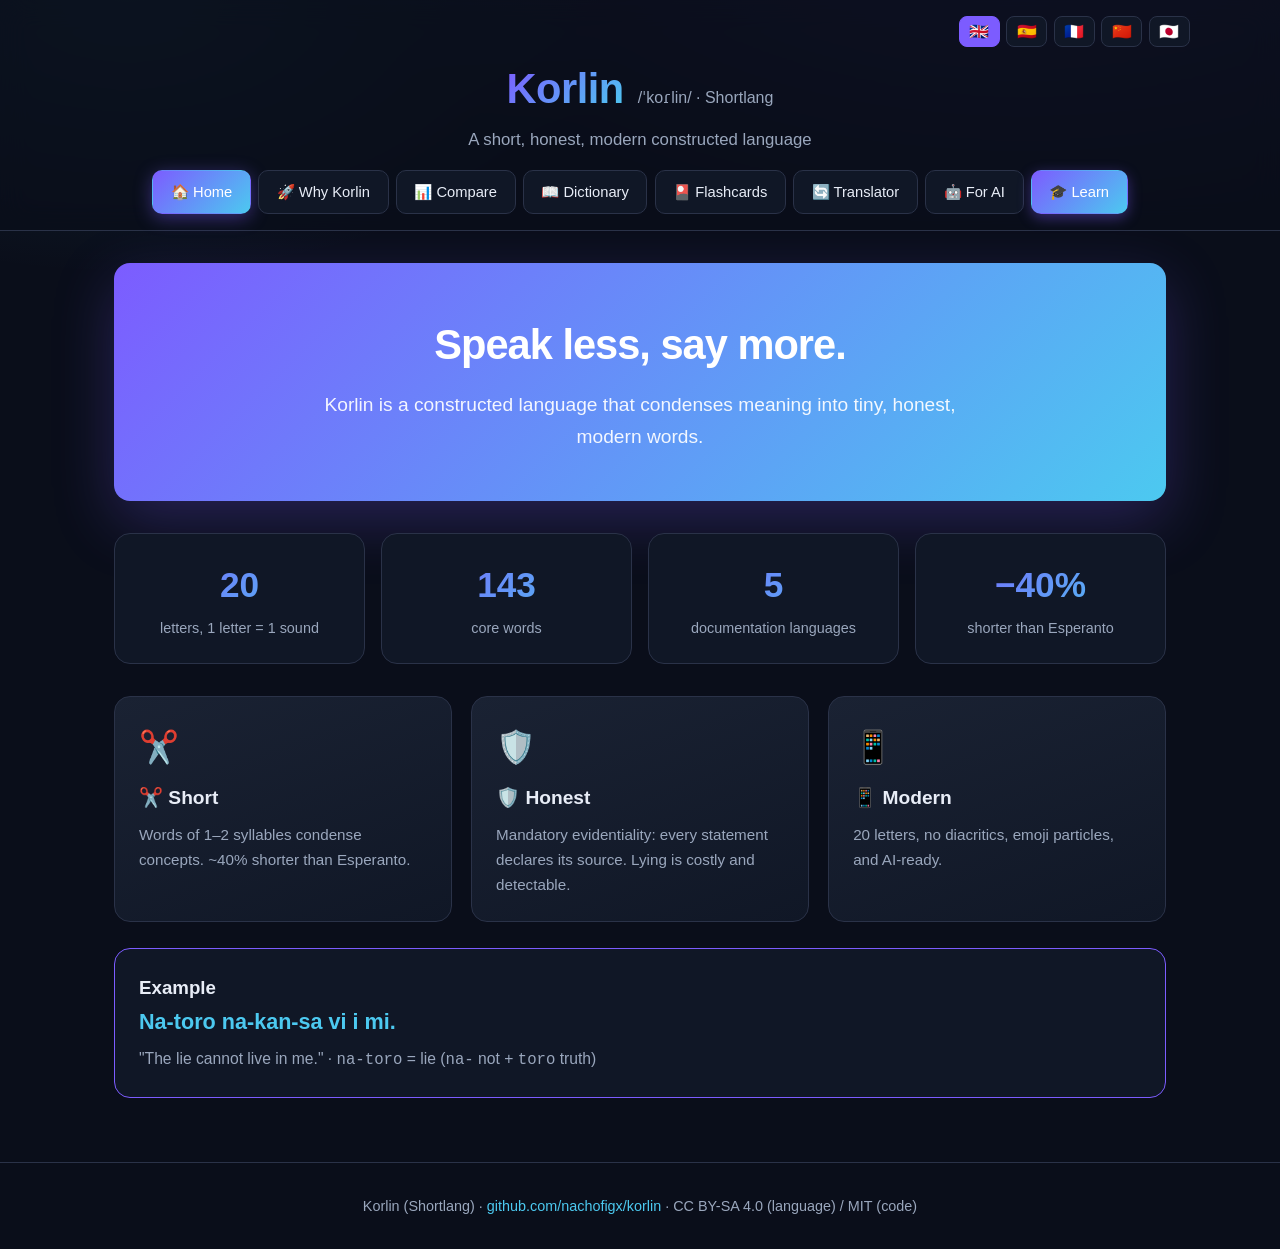
==== commit 0f9a4b06: "feat: AI integration kit (spec pack, korlin.json, llms.txt, rule-based translator, tests, docs, webs" ====
--- a/index.html
+++ b/index.html
@@ -27,6 +27,7 @@
       <button class="tab" data-tab="diccionario" data-i18n="tab_diccionario">📖 Dictionary</button>
       <button class="tab" data-tab="flashcards" data-i18n="tab_flashcards">🎴 Flashcards</button>
       <button class="tab" data-tab="traductor" data-i18n="tab_traductor">🔄 Translator</button>
+      <button class="tab" data-tab="ia" data-i18n="tab_ia">🤖 For AI</button>
       <a class="tab learn-btn" href="learn.html" data-i18n="tab_aprender">🎓 Learn</a>
     </nav>
   </header>
@@ -191,6 +192,42 @@
       </div>
       <div id="traduccion" class="traduccion"></div>
     </section>
+
+    <!-- ============ FOR AI ============ -->
+    <section id="ia" class="panel">
+      <h2 data-i18n="ia_titulo">For AI agents 🤖</h2>
+      <p data-i18n="ia_desc">Any LLM can speak Korlin today — no training needed. Give it the spec, and it will translate correctly.</p>
+
+      <div class="cards">
+        <div class="card">
+          <div class="icon">📋</div>
+          <h3>korlin-spec.md</h3>
+          <p data-i18n="ia_card1">Self-contained spec pack (~16 KB). Paste it into any system prompt.</p>
+          <a class="btn-dl" href="https://raw.githubusercontent.com/nachofigx/korlin/main/korlin-spec.md" target="_blank" data-i18n="ia_ver">View / download</a>
+        </div>
+        <div class="card">
+          <div class="icon">🧩</div>
+          <h3>korlin.json</h3>
+          <p data-i18n="ia_card2">Machine-readable lexicon, affixes and rules for tool calls.</p>
+          <a class="btn-dl" href="https://raw.githubusercontent.com/nachofigx/korlin/main/korlin.json" target="_blank" data-i18n="ia_ver">View / download</a>
+        </div>
+        <div class="card warm">
+          <div class="icon">⚙️</div>
+          <h3>traductor-korlin.py</h3>
+          <p data-i18n="ia_card3">Deterministic rule-based translator. The code produces Korlin, not the model.</p>
+          <a class="btn-dl" href="https://github.com/nachofigx/korlin/blob/main/scripts/traductor-korlin.py" target="_blank" data-i18n="ia_ver">View / download</a>
+        </div>
+      </div>
+
+      <h3 data-i18n="ia_pasos_t">Three steps</h3>
+      <ol class="pasos">
+        <li data-i18n="ia_paso1">Copy korlin-spec.md into your AI's system prompt.</li>
+        <li data-i18n="ia_paso2">Ask it to translate or chat in Korlin.</li>
+        <li data-i18n="ia_paso3">Check the three rules: SVO order, mandatory evidential, valid phonemes.</li>
+      </ol>
+
+      <p class="nota" data-i18n="ia_nota">Tip: give the model the translator as a tool and it will never invent a root word.</p>
+    </section>
   </main>
 
   <footer>
--- a/style.css
+++ b/style.css
@@ -344,6 +344,21 @@
 .traductor-controles button:hover { box-shadow: 0 6px 20px rgba(124,92,255,0.4); }
 .traduccion { background: var(--bg2); border: 1px solid var(--border); border-radius: 10px; padding: 1rem; min-height: 50px; }
 
+/* ===== Para IA ===== */
+.btn-dl {
+  display: inline-block; margin-top: .6rem; padding: .45rem .9rem;
+  border: 1.5px solid var(--accent2); border-radius: 10px;
+  color: var(--accent2); text-decoration: none; font-size: .85rem; font-weight: 600;
+  transition: .15s;
+}
+.btn-dl:hover { background: var(--accent2); color: #0a0e1a; }
+.pasos { margin: 1rem 0 1rem 1.2rem; line-height: 2; }
+.pasos li { color: var(--fg); }
+.nota {
+  background: rgba(76,201,240,.08); border-left: 3px solid var(--accent2);
+  border-radius: 8px; padding: .9rem 1rem; color: var(--muted); font-size: .9rem;
+}
+
 /* ===== Footer ===== */
 footer {
   text-align: center;
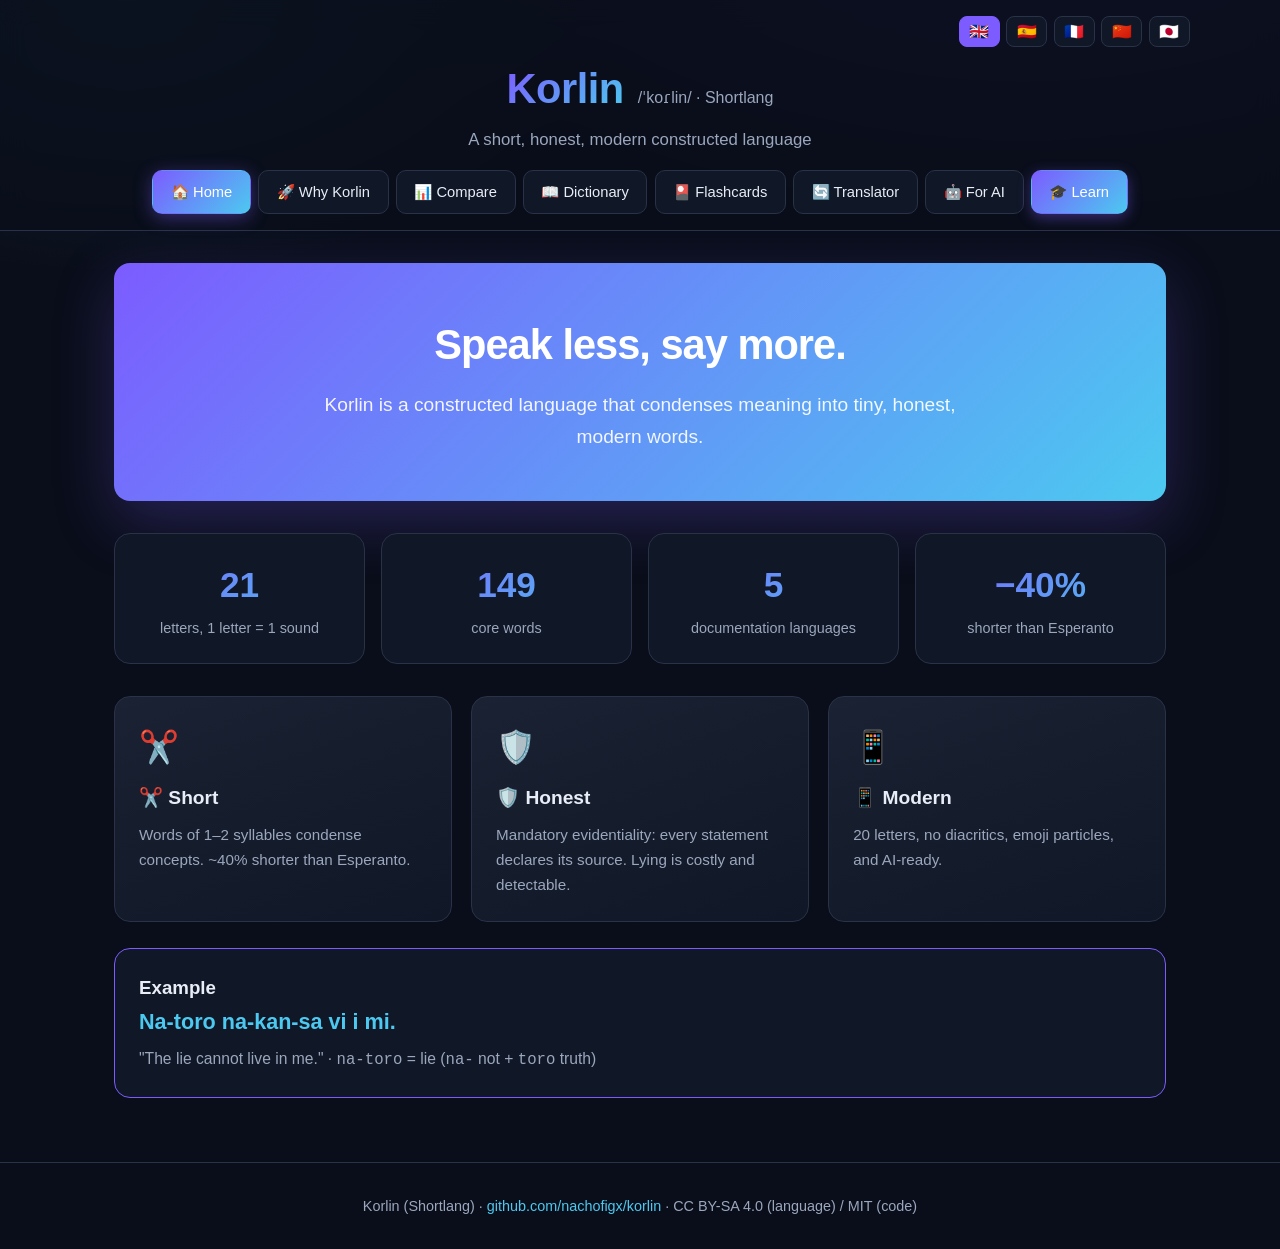
==== commit 1b0028da: "fix(korlin): resolve 5 doc contradictions reported by agent korlin (v0.2) PR-01 alphabet: 16C+5V = 2" ====
--- a/index.html
+++ b/index.html
@@ -41,8 +41,8 @@
       </div>
 
       <div class="stats">
-        <div class="stat"><div class="num">20</div><div class="lbl" data-i18n="stat_letras">letters, 1 letter = 1 sound</div></div>
-        <div class="stat"><div class="num">143</div><div class="lbl" data-i18n="stat_palabras">core words</div></div>
+        <div class="stat"><div class="num">21</div><div class="lbl" data-i18n="stat_letras">letters, 1 letter = 1 sound</div></div>
+        <div class="stat"><div class="num">149</div><div class="lbl" data-i18n="stat_palabras">core words</div></div>
         <div class="stat"><div class="num">5</div><div class="lbl" data-i18n="stat_idiomas">documentation languages</div></div>
         <div class="stat"><div class="num">−40%</div><div class="lbl" data-i18n="stat_corto">shorter than Esperanto</div></div>
       </div>
@@ -61,7 +61,7 @@
         <div class="card warm">
           <div class="icon">📱</div>
           <h3 data-i18n="card_moderna_t">Modern</h3>
-          <p data-i18n="card_moderna_d">20 letters, no diacritics, emoji particles, and AI-ready.</p>
+          <p data-i18n="card_moderna_d">21 letters, no diacritics, emoji particles, and AI-ready.</p>
         </div>
       </div>
 
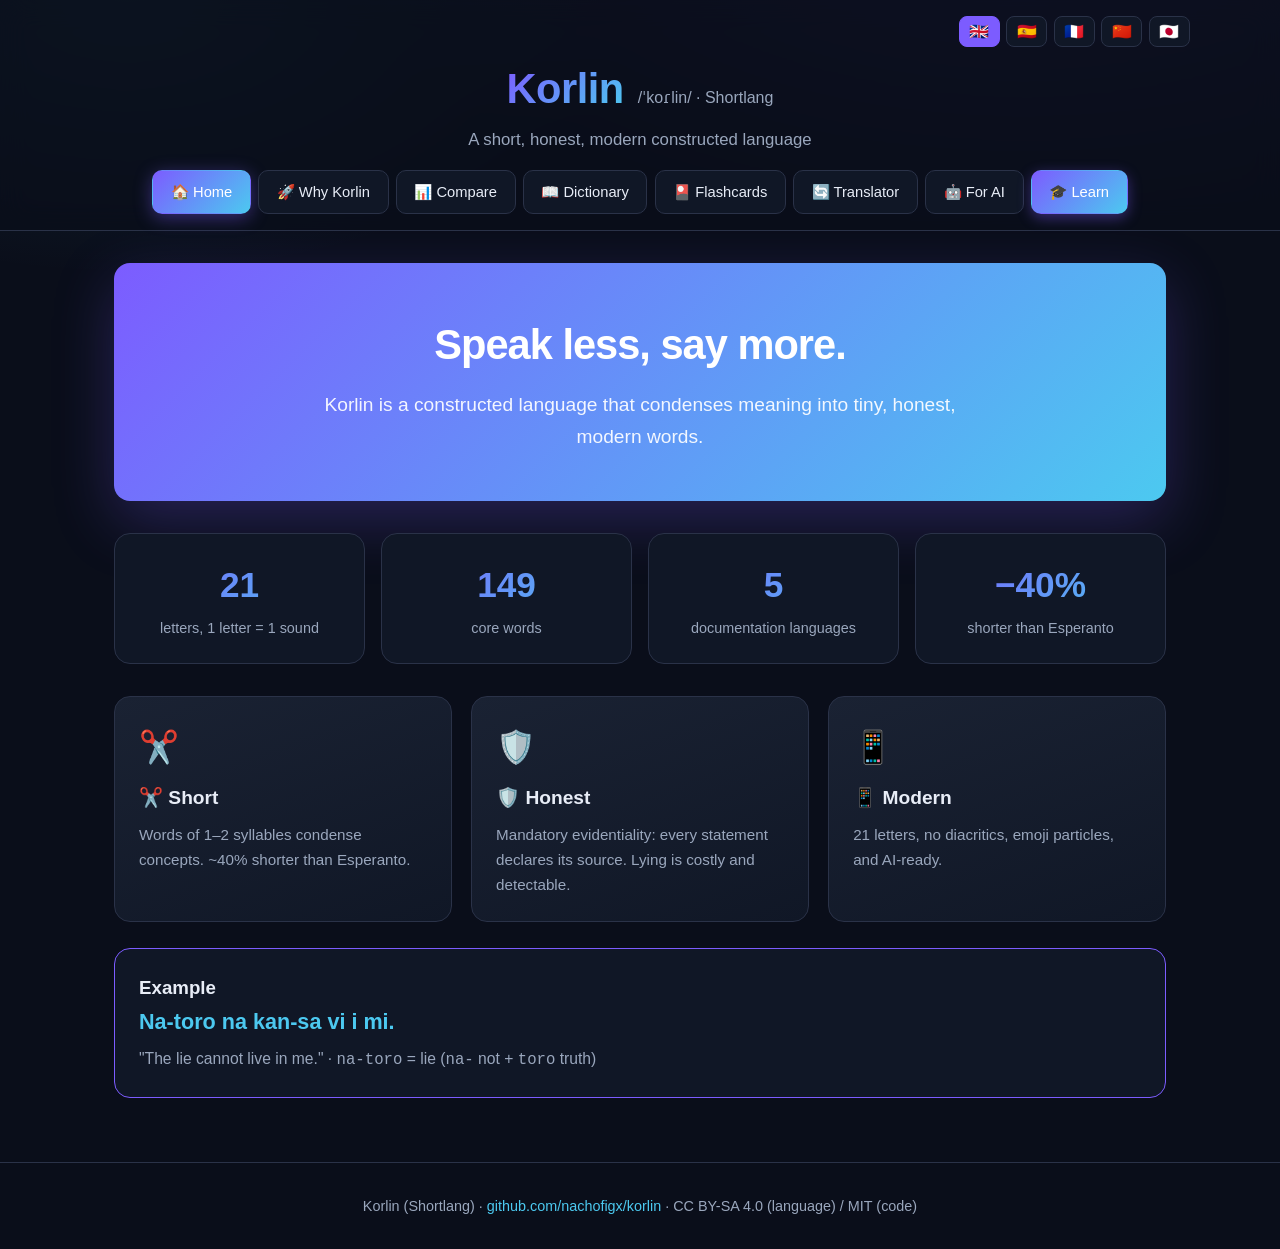
==== commit 8e169963: "fix(korlin): v0.4 - segunda auditoria de Korlin (P0-1/P0-2 + PR-07..PR-16) P0-1 regla 14 vs 4: la su" ====
--- a/index.html
+++ b/index.html
@@ -67,7 +67,7 @@
 
       <div class="example">
         <h3 data-i18n="ejemplo_titulo">Example</h3>
-        <p class="korlin">Na-toro na-kan-sa vi i mi.</p>
+        <p class="korlin">Na-toro na kan-sa vi i mi.</p>
         <p class="gloss" data-i18n="ejemplo_gloss">"The lie cannot live in me." · <code>na-toro</code> = lie (<code>na-</code> not + <code>toro</code> truth)</p>
       </div>
     </section>
